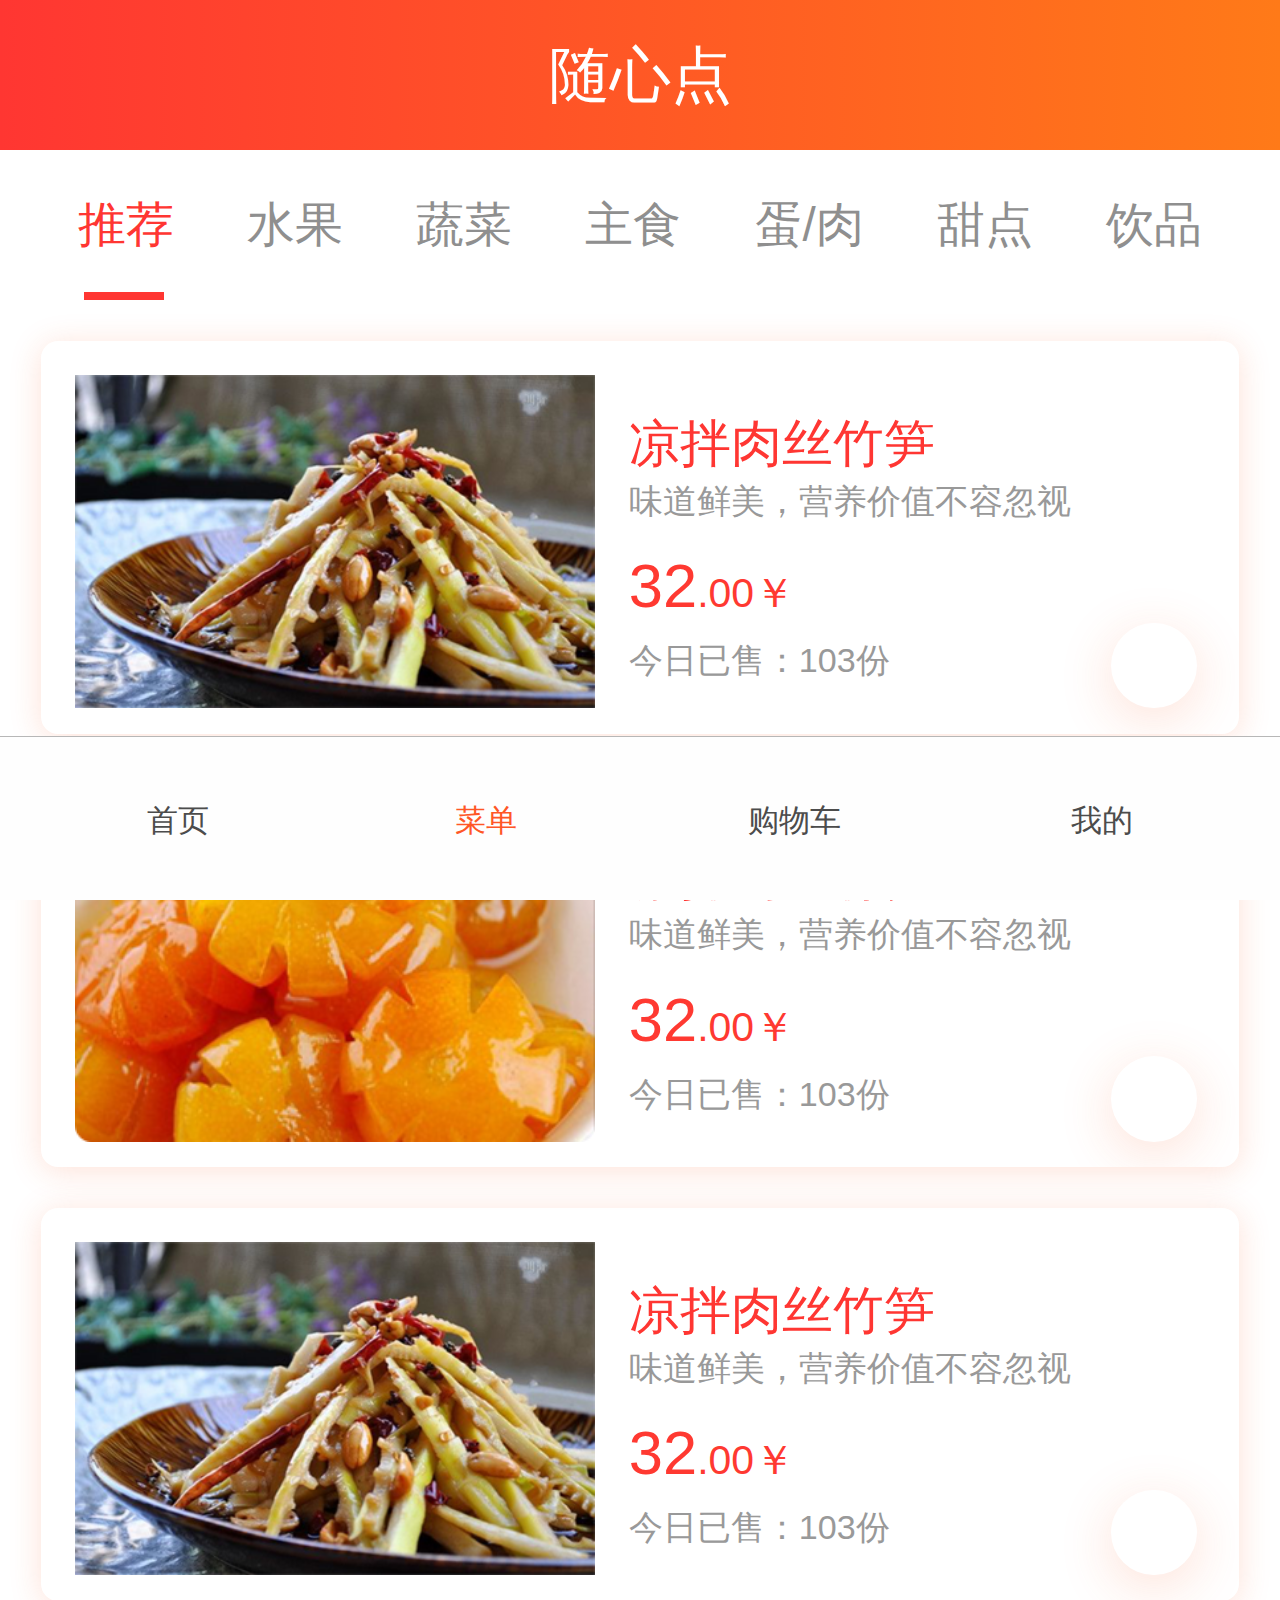
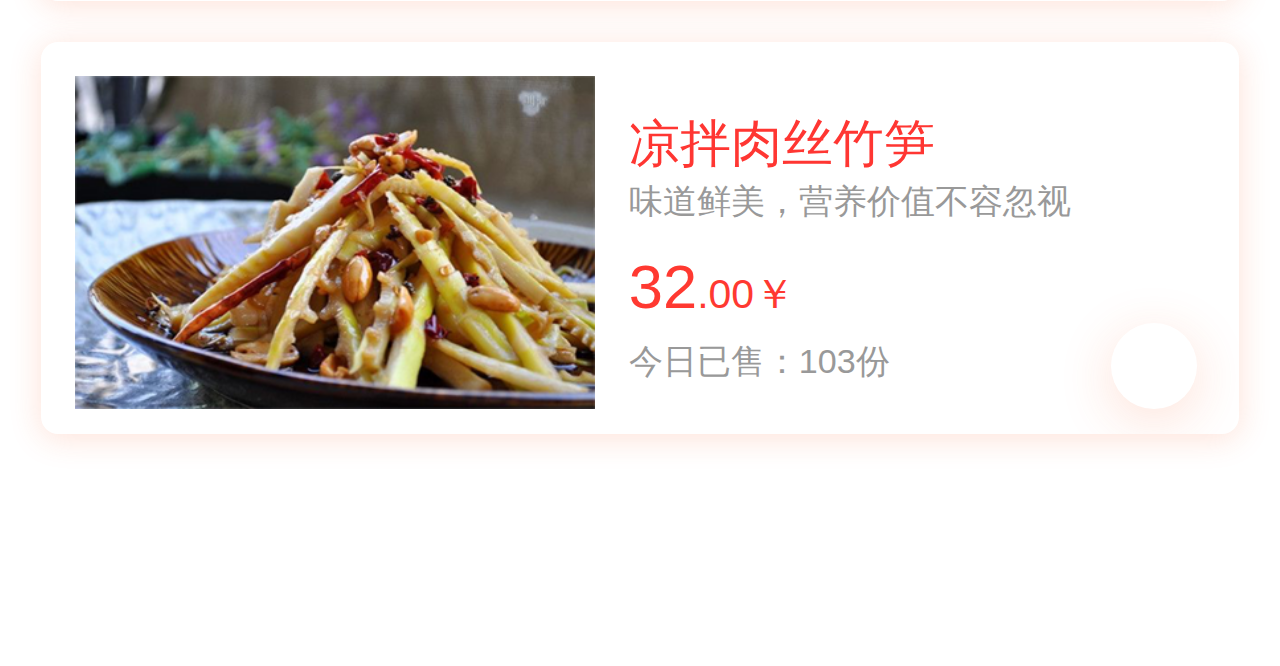
==== fenlei.html @ d4f70ce3 "2019.5.31" ====
<!DOCTYPE html>
<html lang="en"rem="750">
<head>
    <meta charset="UTF-8">
    <meta name="viewport" content="width=device-width, initial-scale=1.0">
    <meta http-equiv="X-UA-Compatible" content="ie=edge">
    <link rel="stylesheet" href="css/rem.css">
    <link rel="stylesheet" href="css/fenlei.css">
    <link rel="stylesheet" href="https://at.alicdn.com/t/font_1202767_qkfgh7vuqmg.css">
    <title>Document</title>
</head>
<body>
    <div class="header">随心点</div>
    <div class="body">
        <div class="title">
            <span style="color:#ff3632;">推荐</span>
            <span>水果</span>
            <span>蔬菜</span>
            <span>主食</span>
            <span>蛋/肉</span>
            <span>甜点</span>
            <span>饮品</span> 
            <div class="hen"></div>          
        </div>
        <div class="fenlei">
            <div class="img">
                <img src="img/fenlei1.png" alt="" width="100%"height="100%">
            </div>
            <div class="text">
                <p class="top">凉拌肉丝竹笋</p>
                <p class="min-title">味道鲜美，营养价值不容忽视</p>
                <p class="many">32<span>.00￥</span></p>
                <p class="sell">今日已售：103份</p>
            </div>
            <div class="shopping">
               <div class="shopping-ridius">
                   <i class="iconfont icon-gouwuche"></i>
               </div> 
            </div>
        </div>
        <div class="fenlei">
            <div class="img">
                <img src="img/fenlei2.png" alt="" width="100%"height="100%">
            </div>
            <div class="text">
                <p class="top">凉拌肉丝竹笋</p>
                <p class="min-title">味道鲜美，营养价值不容忽视</p>
                <p class="many">32<span>.00￥</span></p>
                <p class="sell">今日已售：103份</p>
            </div>
            <div class="shopping">
               <div class="shopping-ridius">
                   <i class="iconfont icon-gouwuche"></i>
               </div> 
            </div>
        </div>
        <div class="fenlei">
            <div class="img">
                <img src="img/fenlei1.png" alt="" width="100%"height="100%">
            </div>
            <div class="text">
                <p class="top">凉拌肉丝竹笋</p>
                <p class="min-title">味道鲜美，营养价值不容忽视</p>
                <p class="many">32<span>.00￥</span></p>
                <p class="sell">今日已售：103份</p>
            </div>
            <div class="shopping">
               <div class="shopping-ridius">
                   <i class="iconfont icon-gouwuche"></i>
               </div> 
            </div>
        </div>
        <div class="fenlei">
            <div class="img">
                <img src="img/fenlei1.png" alt="" width="100%"height="100%">
            </div>
            <div class="text">
                <p class="top">凉拌肉丝竹笋</p>
                <p class="min-title">味道鲜美，营养价值不容忽视</p>
                <p class="many">32<span>.00￥</span></p>
                <p class="sell">今日已售：103份</p>
            </div>
            <div class="shopping">
               <div class="shopping-ridius">
                   <i class="iconfont icon-gouwuche"></i>
               </div> 
            </div>
        </div>
    </div>
    <div class="tab">
        <div class="small">
            <a class="a1" href="index.html">
                <i class="iconfont icon-shouye"></i>
                <span class="shouye">首页</span>       
            </a>
        </div>
        <div class="small">
            <a class="a2" href="fenlei.html">
                <i class="iconfont icon-caidan"></i>
                <span class="shouye">菜单</span>
            </a>
        </div>
        <div class="small">
            <a class="a3" href="gouwuche.html">
                <i class="iconfont icon-gouwuche3"></i>
                <span class="shouye">购物车</span>
            </a>
        </div>
        <div class="small">
            <a class="a4" href="gerenzhongxin.html">
                <i class="iconfont icon-self"></i>
                <span class="shouye">我的</span>
            </a>
    </div>
</div>
</body>
</html>
---- css/rem.css ----
/* u-reset.css v1.0.10 */
 [rem="1920"] {
    font-size: 5.2083333333vw
}

[rem="750"] {
    font-size: 13.333333333vw
}

* {
    -webkit-tap-highlight-color: transparent
}

html {
    -webkit-text-size-adjust: 100%
}

body {
    margin: 0;
    font-family: "Helvetica Neue", Helvetica, "PingFang SC", "Hiragino Sans GB", "Microsoft YaHei", "微软雅黑", Arial, sans-serif;
    font-size: 16px
}

figure,
p {
    margin: 0
}

h1,
h2,
h3,
h4,
h5,
h6 {
    margin: 0;
    padding: 0;
    font-weight: 400
}

dd,
dl,
dt,
li,
ol,
ul {
    margin: 0;
    padding: 0;
    list-style: none
}

a {
    background-color: transparent;
    text-decoration: none
}

img {
    border: 0
}

table {
    border-collapse: collapse;
    border-spacing: 0
}

td,
th {
    padding: 0
}

button,
input,
select,
textarea {
    color: inherit;
    font: inherit;
    margin: 0
}

textarea {
    overflow: auto
}

article,
aside,
figcaption,
figure,
footer,
header,
hgroup,
main,
nav,
section {
    display: block
}

template {
    display: none
}

.hidden2,
.hidden3,
.hidden4,
.hidden5 {
    display: -webkit-box;
    /* autoprefixer:off */
    -webkit-box-orient: vertical;
    overflow: hidden
}

.hidden1 {
    overflow: hidden;
    text-overflow: ellipsis;
    white-space: nowrap
}

.hidden2 {
    -webkit-line-clamp: 2
}

.hidden3 {
    -webkit-line-clamp: 3
}

.hidden4 {
    -webkit-line-clamp: 4
}

.hidden5 {
    -webkit-line-clamp: 5
}

.clearfix::after,
.clearfix::before {
    content: "";
    width: 0;
    height: 0;
    display: block;
    clear: both
}
---- css/fenlei.css ----
.header{
    width:7.5rem;
    height:0.88rem;
    background:-webkit-linear-gradient(left,#ff3632,#ff7a18);
    background:linear-gradient(left,#ff3632,#ff7a18);
    color:#fff;
    font-weight:both;
    font-size:0.36rem;
    text-align: center;
    line-height:0.88rem;
    position:fixed;
    top:0;
    z-index:10;
}
.body{
    width:7.02rem;
    height:12.4rem;
    margin:0 auto;
    margin-top:0.88rem;
}
.body .title{
    width:7.02rem;
    height:0.88rem;
    display: flex;
    align-items:center;
    justify-content: space-around;
    position: relative;
}
.body .title span{
   font-size:0.28rem;
   color:#8f8f8f;
}
.body .title span:hover{
    color:#ff3632;
 }
.hen{
    width:0.47rem;
    height:0.05rem;
    background-color:#ff3632;
    position: absolute;
    bottom:0;
    left:0.25rem;
    transition: 1s;
}
.body .title span:nth-child(2):hover~.hen{
	left:1.25rem;
	transition:left 1s;
	width:0.47rem;
}
.body .title span:nth-child(3):hover~.hen{
	left:2.25rem;
	transition:left 1s;
	width:0.47rem;
}
.body .title span:nth-child(4):hover~.hen{
	left:3.25rem;
	transition:left 1s;
	width:0.47rem;
}
.body .title span:nth-child(5):hover~.hen{
	left:4.25rem;
	transition:left 1s;
	width:0.47rem;
}
.body .title span:nth-child(6):hover~.hen{
	left:5.25rem;
	transition:left 1s;
	width:0.47rem;
}
.body .title span:nth-child(7):hover~.hen{
	left:6.3rem;
	transition:left 1s;
	width:0.47rem;
}
.body .fenlei{
    width:100%;
    height:2.3rem;
    background: #fff;
    box-shadow: 0px 4px 32px 0px rgba(251, 91, 33, 0.18);
    overflow: hidden;
    display: flex;
    justify-content: center;
    margin-top:0.24rem;
    border-radius: 0.1rem;
}
.body .fenlei .img{
    width: 3.13rem;
	height: 1.95rem;
    border-radius: 0.1rem;
    margin:0.2rem;
}
.body .fenlei .text{
    width: 2.7rem;
    height: 1.95rem;
    border-radius: 0.1rem;
    margin-top:0.2rem;
    margin-right:0.2rem;
}
.body .fenlei .text .top{
    font-size: 0.3rem;
    color:#ff3632;
    margin-top:0.2rem;
}
.body .fenlei .text .min-title{
    font-size: 0.2rem;
    color:#999999;
}
.body .fenlei .text .many{
    font-size: 0.36rem;
    color: #ff3931;
    margin-top:0.15rem;
}
.body .fenlei .text .many span{
    font-size: 0.24rem;
    color: #ff3931;
}
.body .fenlei .text .sell{
    font-size: 0.2rem;
    color: #999999;
    margin-top:0.1rem;
}

.body .fenlei .shopping{
    width:0.77rem;
    height: 1.95rem;
    border-radius: 0.1rem;
    margin-top:0.2rem;
}
.shopping .shopping-ridius{
    width: 0.5rem;
	height: 0.5rem;
	background-color: #ffffff;
	box-shadow: 0 0.07rem 0.32rem 0px 
        rgba(251, 91, 33, 0.18);
    border-radius: 0.5rem;
    margin-top:1.45rem;
    text-align: center;
   
}
.shopping .shopping-ridius .iconfont{
    line-height:0.5rem;
    font-size:0.4rem;  
    color:#ff6520;
}
.tab{
    width:7.5rem;
    border-top:0.01rem solid #b7b7b7;
    height:0.96rem;
    position:fixed;
    bottom:0;
    display:flex;
    justify-content:space-around;
    padding:0 24px;
    box-sizing: border-box;
    background:#fefefe;
}
.tab .small{
    width:1rem;
    height:0.98rem;
    
}
.tab .small a{
    display: block;
    width:100%;
    height:100%;
    display:flex;
    justify-content:center;
    flex-direction:column;
    align-items:center;
}
.tab .small a .iconfont{
    font-size:0.44rem;
    color:#989898;
}
.tab .small a .shouye{
    font-size:0.18rem;
    color:#4c4c4c;
}
.tab .small .a2 .iconfont{
    color:#ff5626;
}
.tab .small .a2 .shouye{
    color:#ff5626;
}
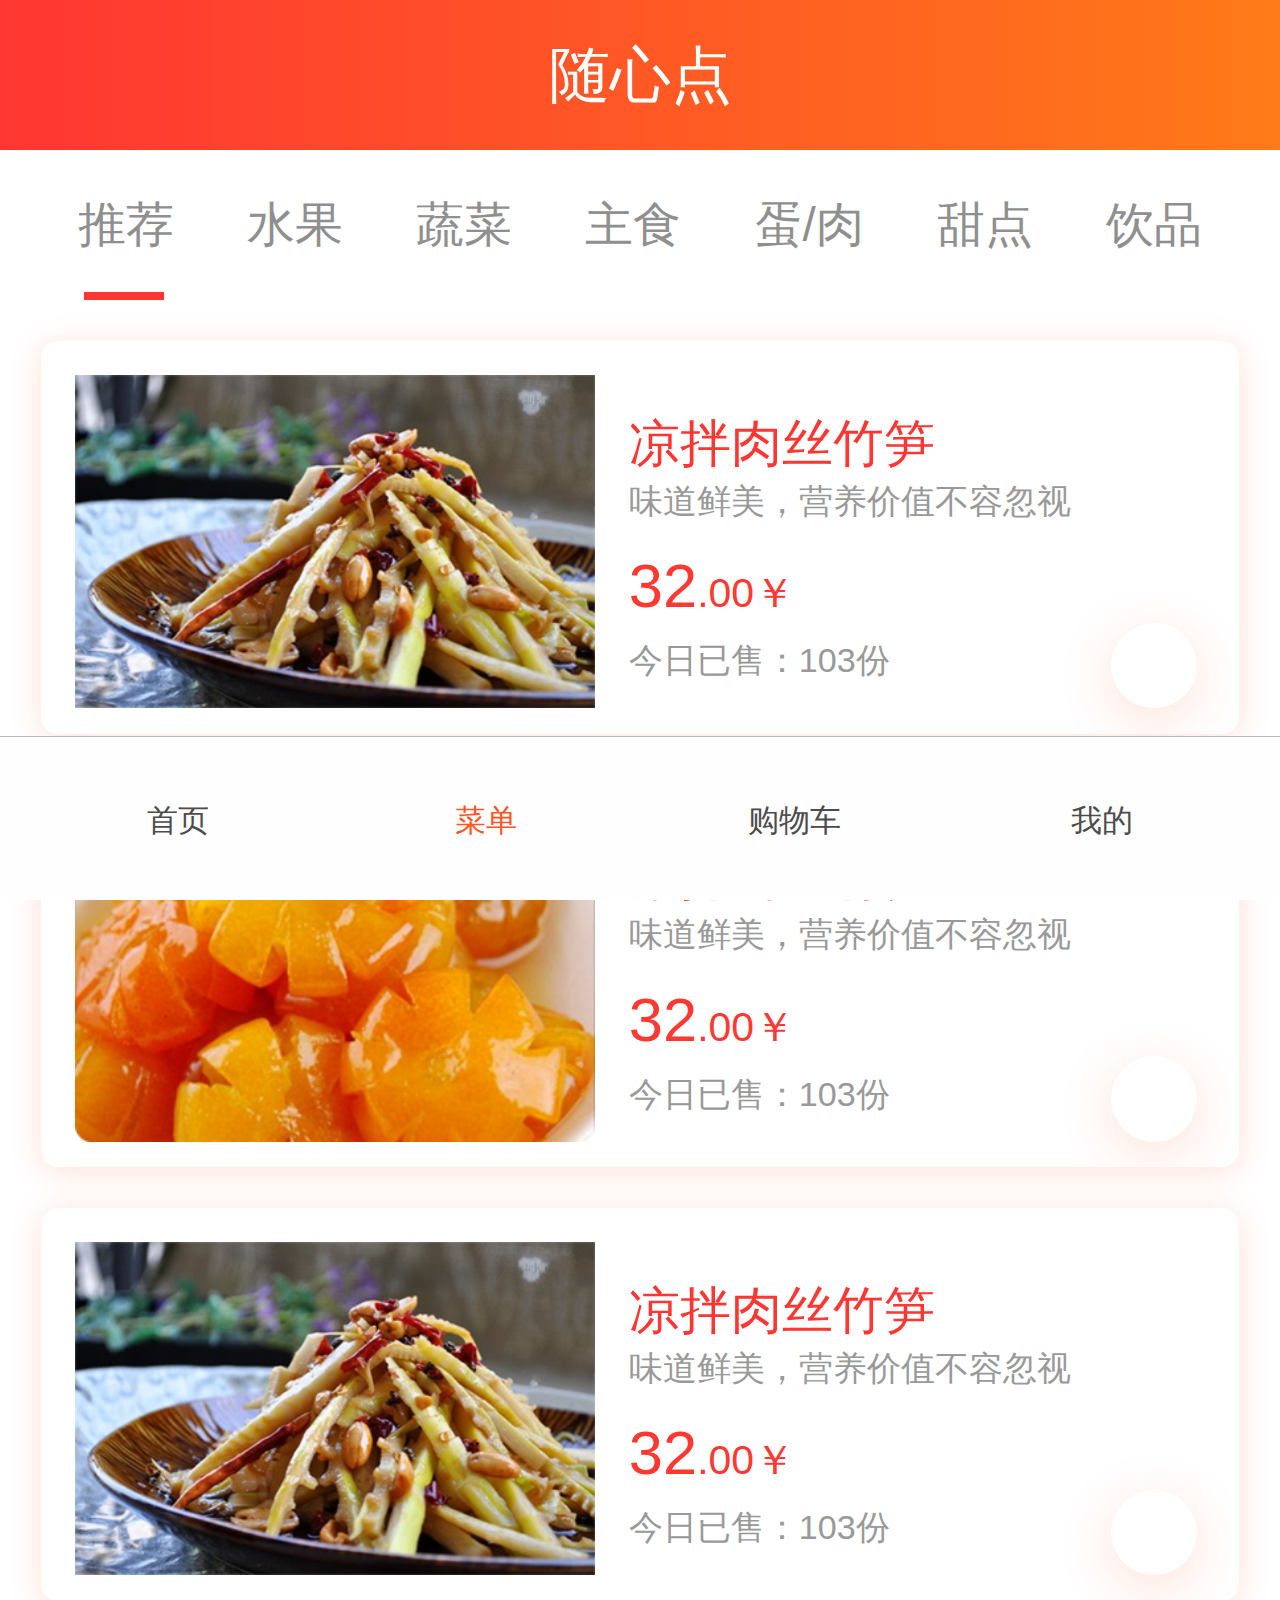
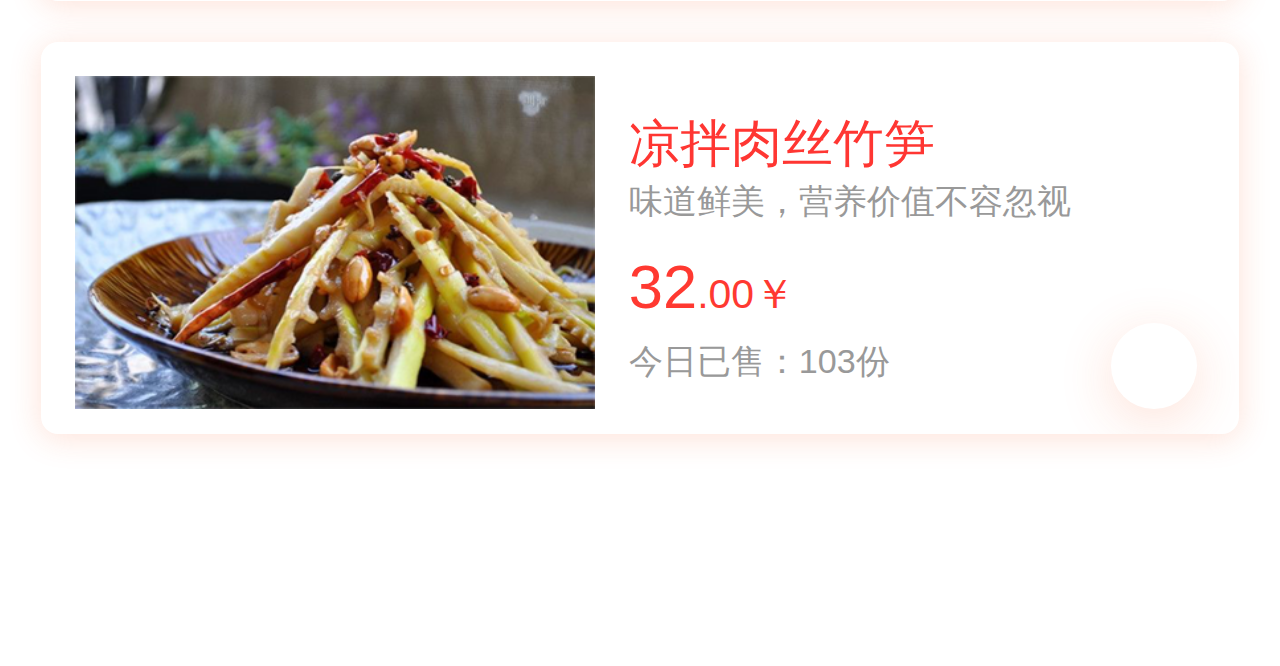
==== commit 29398bac: "2019.5.31-1" ====
--- a/fenlei.html
+++ b/fenlei.html
@@ -6,14 +6,14 @@
     <meta http-equiv="X-UA-Compatible" content="ie=edge">
     <link rel="stylesheet" href="css/rem.css">
     <link rel="stylesheet" href="css/fenlei.css">
-    <link rel="stylesheet" href="https://at.alicdn.com/t/font_1202767_qkfgh7vuqmg.css">
+    <link rel="stylesheet" href="https://at.alicdn.com/t/font_1202767_oogea9txgm8.css">
     <title>Document</title>
 </head>
 <body>
     <div class="header">随心点</div>
     <div class="body">
         <div class="title">
-            <span style="color:#ff3632;">推荐</span>
+            <span class="a1">推荐</span>
             <span>水果</span>
             <span>蔬菜</span>
             <span>主食</span>
@@ -108,7 +108,7 @@
         </div>
         <div class="small">
             <a class="a4" href="gerenzhongxin.html">
-                <i class="iconfont icon-self"></i>
+                <i class="iconfont icon-renwu"></i>
                 <span class="shouye">我的</span>
             </a>
     </div>
